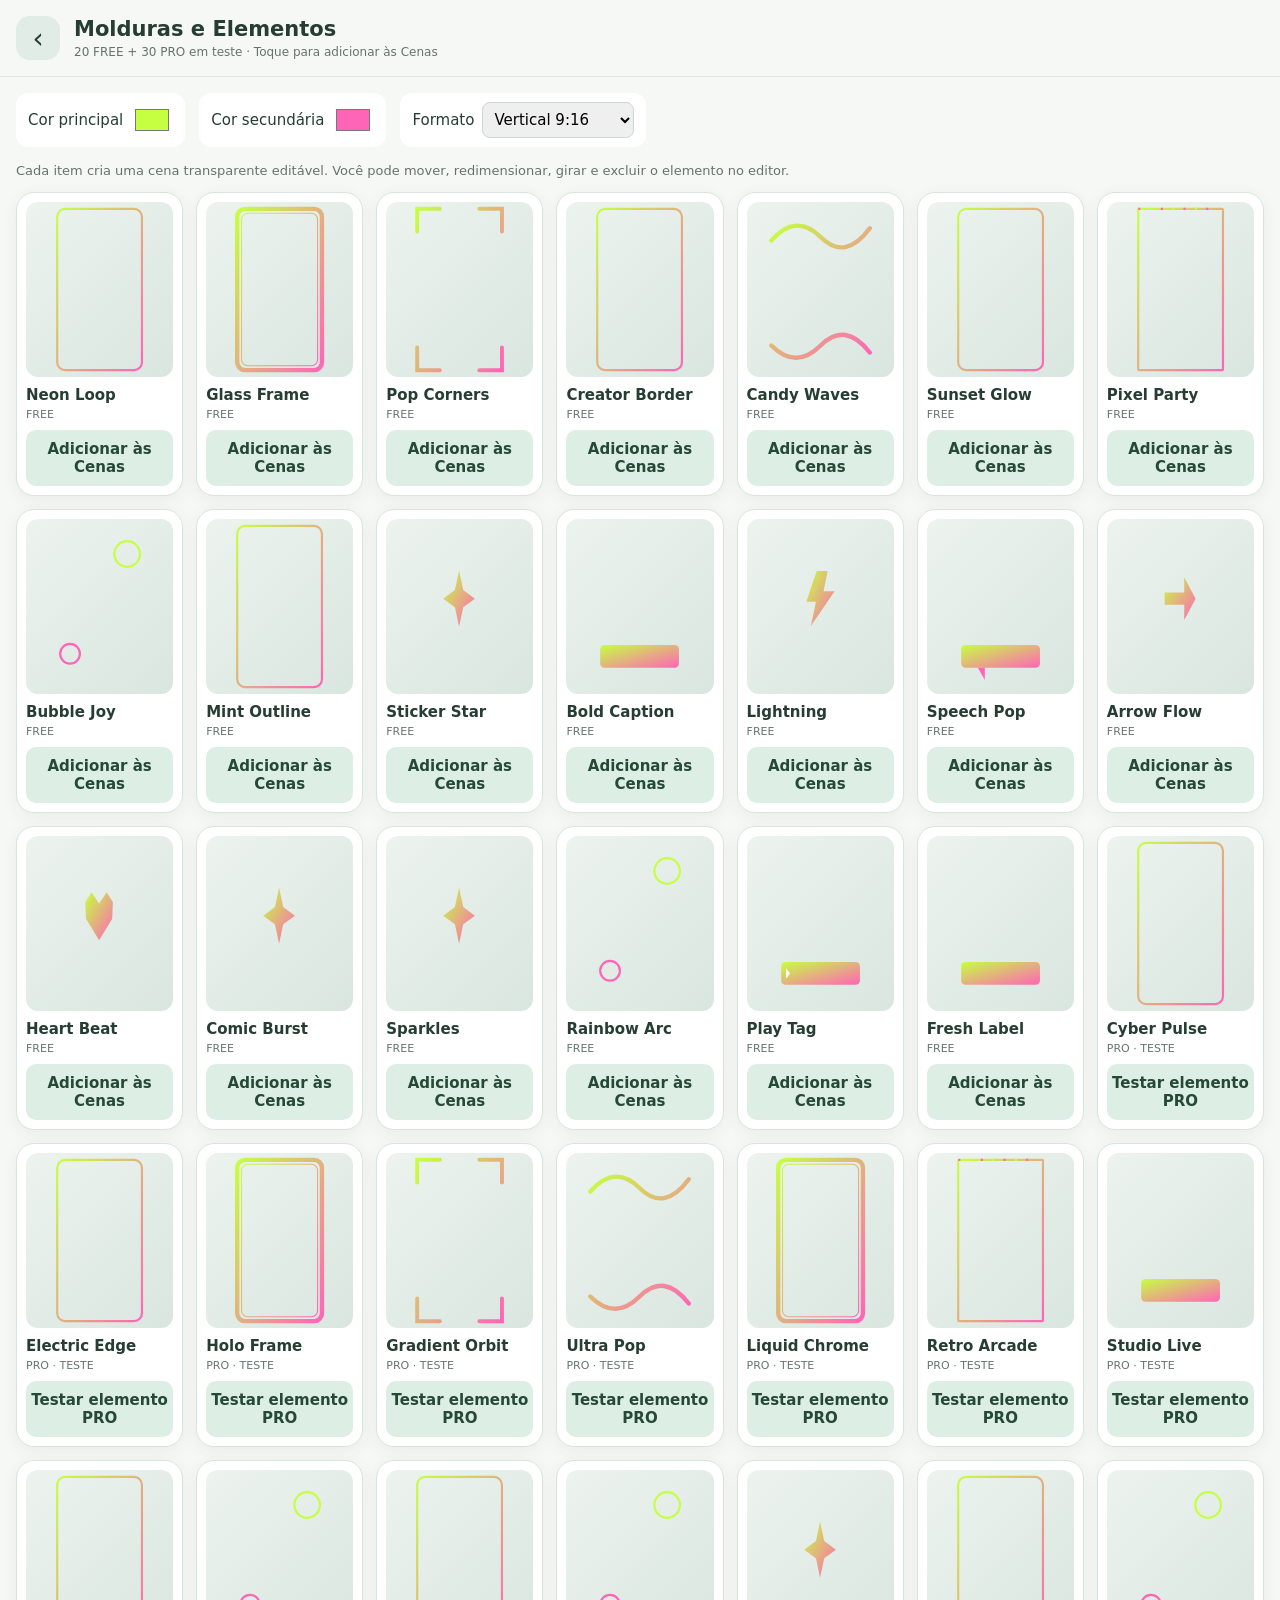
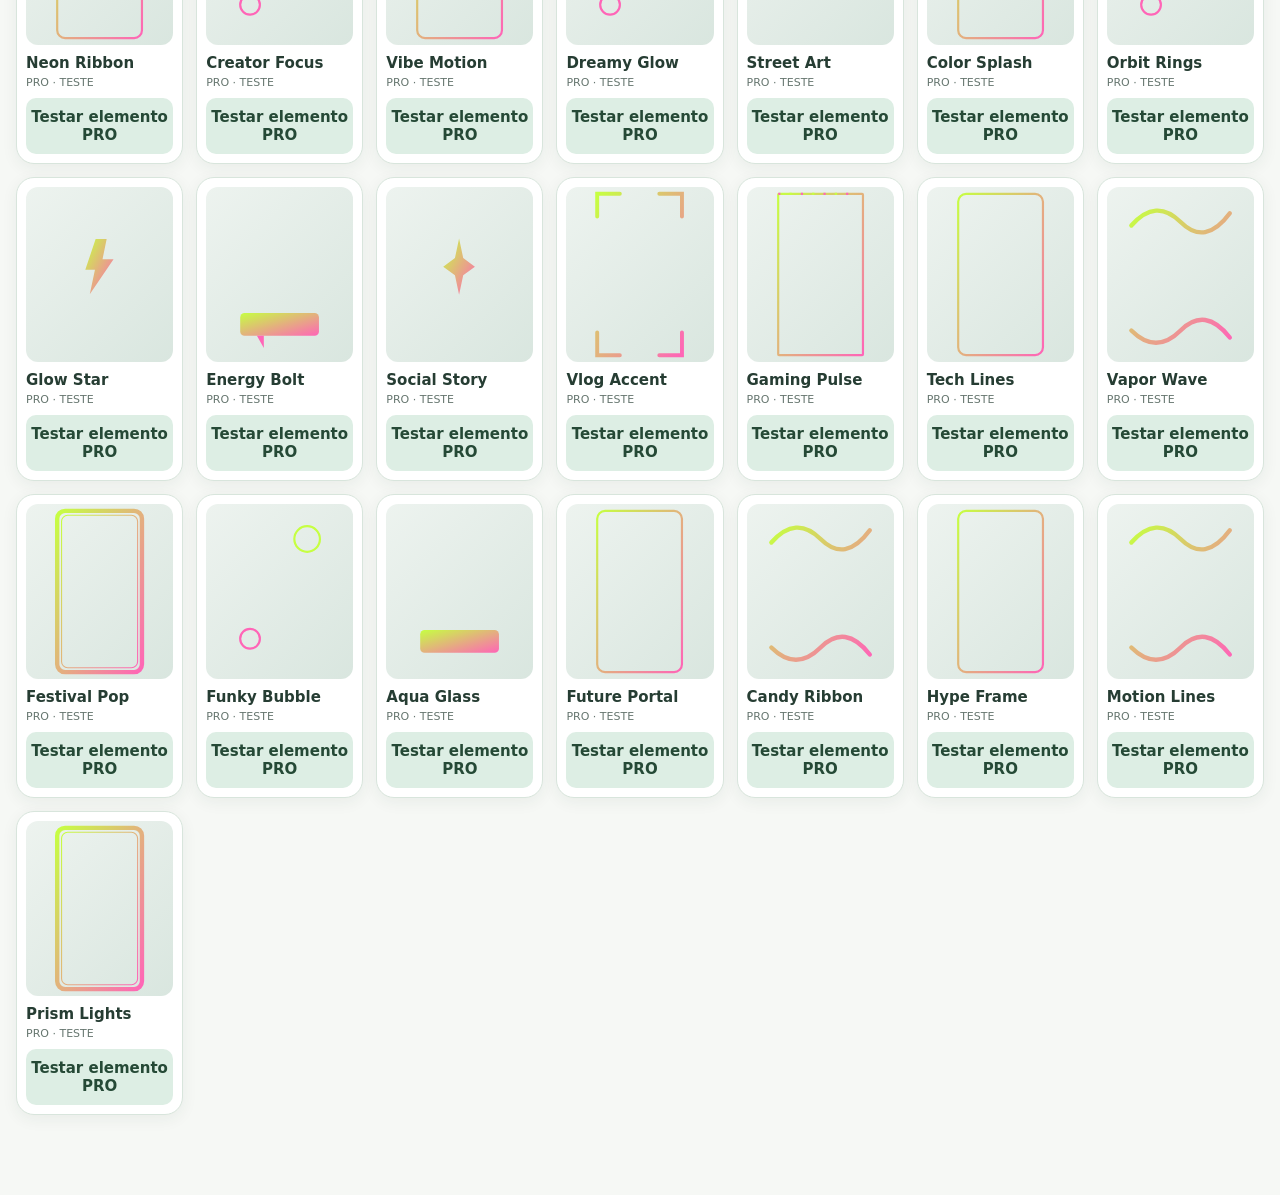
==== frames.html @ 45161693 "Add files via upload" ====
<!doctype html><html lang="pt-BR"><head><meta charset="utf-8"><meta name="viewport" content="width=device-width,initial-scale=1,viewport-fit=cover"><title>Molduras e Elementos — Lousa Cam</title><link rel="stylesheet" href="frames.css"></head><body><header><button id="back" aria-label="Voltar">‹</button><div><h1>Molduras e Elementos</h1><p>20 FREE + 30 PRO em teste · Toque para adicionar às Cenas</p></div></header><section class="controls"><label>Cor principal <input type="color" id="primary" value="#c6ff42"></label><label>Cor secundária <input type="color" id="secondary" value="#ff65b7"></label><label>Formato <select id="ratio"><option value="9:16">Vertical 9:16</option><option value="16:9">Horizontal 16:9</option></select></label></section><p class="note">Cada item cria uma cena transparente editável. Você pode mover, redimensionar, girar e excluir o elemento no editor.</p><main id="catalog"></main><p id="status" role="status"></p><script src="scenes-storage.js"></script><script src="frames.js"></script></body></html>
---- frames.css ----
*{box-sizing:border-box}body{margin:0;background:#f6f8f5;color:#263d33;font:15px system-ui,-apple-system,sans-serif}header{position:sticky;top:0;z-index:5;background:#f6f8f5ed;backdrop-filter:blur(15px);display:flex;gap:14px;align-items:center;padding:16px max(16px,env(safe-area-inset-left));border-bottom:1px solid #dce8e0}h1{font-size:21px;margin:0}header p{margin:4px 0 0;color:#64746d;font-size:12px}button,select,input{font:inherit}#back{border:0;background:#e0ece5;border-radius:14px;font-size:28px;width:44px;height:44px;color:inherit}.controls{display:flex;flex-wrap:wrap;gap:14px;padding:16px}.controls label{display:flex;align-items:center;gap:8px;background:white;border-radius:12px;padding:9px 12px}.controls input{width:42px;height:32px;border:0;background:none}.controls select{border:1px solid #cbd8d1;border-radius:8px;padding:7px}.note{margin:0 16px 14px;color:#64746d;font-size:13px}main{display:grid;grid-template-columns:repeat(auto-fill,minmax(160px,1fr));gap:13px;padding:0 16px 30px}.card{border:1px solid #d8e5dc;background:white;border-radius:18px;padding:9px;box-shadow:0 4px 16px #253c3110}.preview{height:175px;border-radius:12px;overflow:hidden;background:linear-gradient(135deg,#edf3ef,#d9e6df);display:grid;place-items:center}.preview svg{height:100%;max-width:100%}.name{font-weight:700;margin:9px 0 4px}.tier{font-size:11px;color:#66766f}.card button{margin-top:9px;width:100%;border:0;border-radius:10px;padding:10px 5px;background:#ddeee4;color:#254936;font-weight:700;cursor:pointer}.card button:disabled{opacity:.6}#status{padding:0 16px 20px;color:#355849}
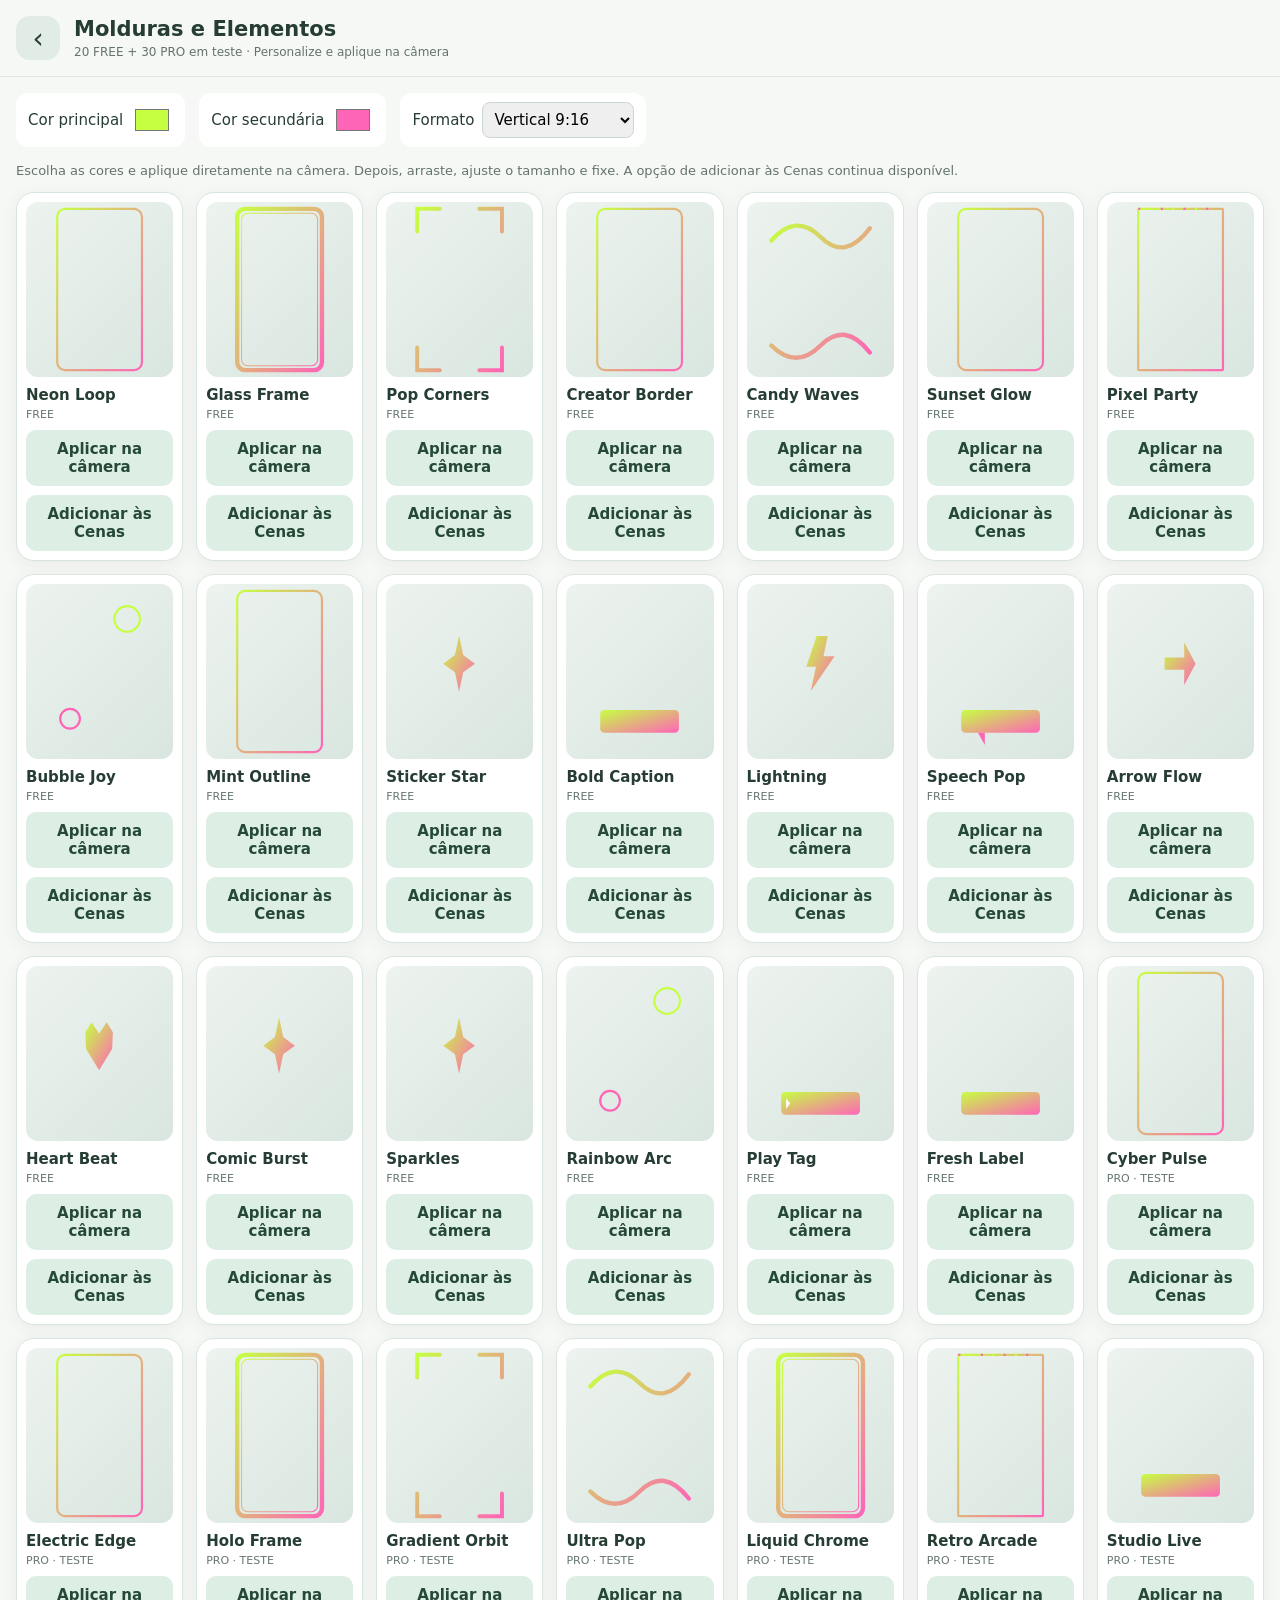
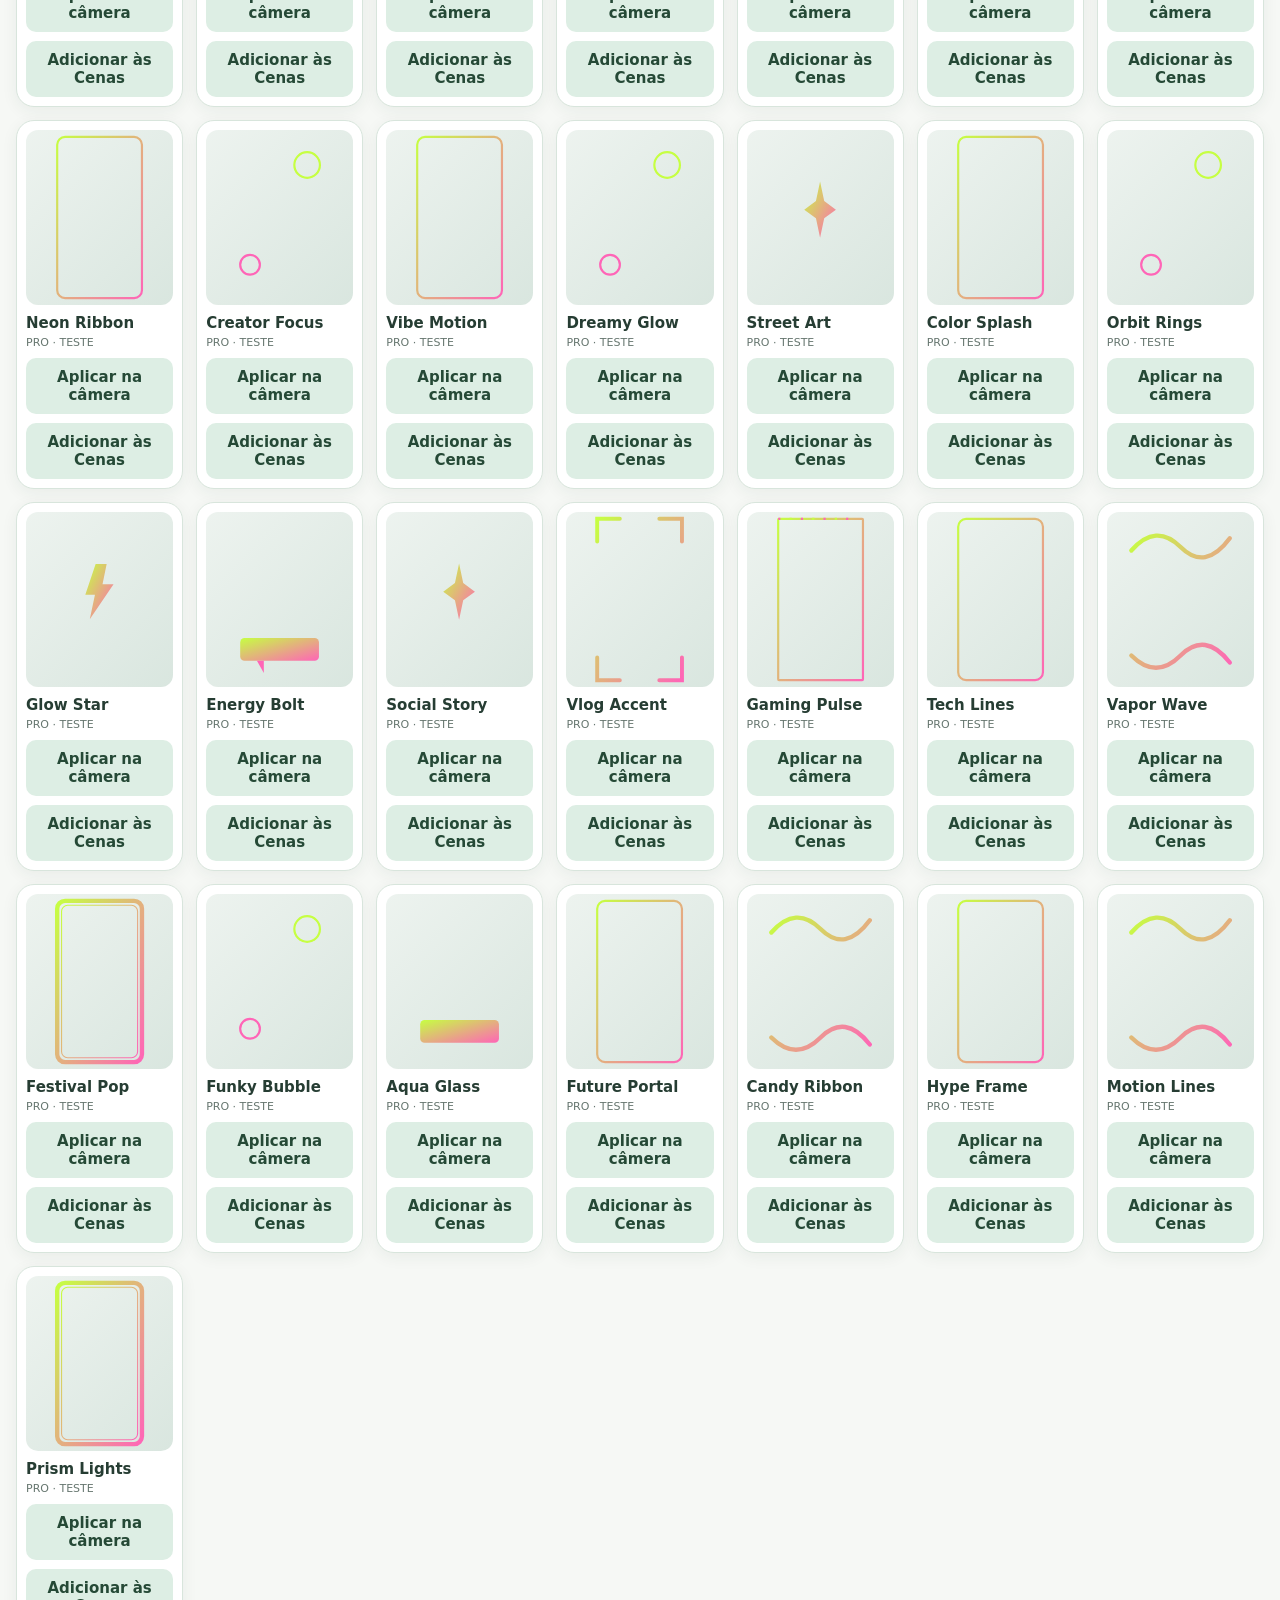
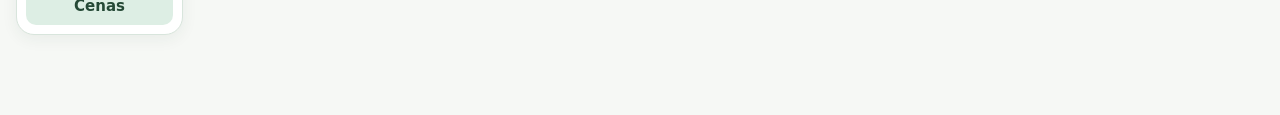
==== commit f1905f3a: "Add files via upload" ====
--- a/frames.html
+++ b/frames.html
@@ -1 +1 @@
-<!doctype html><html lang="pt-BR"><head><meta charset="utf-8"><meta name="viewport" content="width=device-width,initial-scale=1,viewport-fit=cover"><title>Molduras e Elementos — Lousa Cam</title><link rel="stylesheet" href="frames.css"></head><body><header><button id="back" aria-label="Voltar">‹</button><div><h1>Molduras e Elementos</h1><p>20 FREE + 30 PRO em teste · Toque para adicionar às Cenas</p></div></header><section class="controls"><label>Cor principal <input type="color" id="primary" value="#c6ff42"></label><label>Cor secundária <input type="color" id="secondary" value="#ff65b7"></label><label>Formato <select id="ratio"><option value="9:16">Vertical 9:16</option><option value="16:9">Horizontal 16:9</option></select></label></section><p class="note">Cada item cria uma cena transparente editável. Você pode mover, redimensionar, girar e excluir o elemento no editor.</p><main id="catalog"></main><p id="status" role="status"></p><script src="scenes-storage.js"></script><script src="frames.js"></script></body></html>+<!doctype html><html lang="pt-BR"><head><meta charset="utf-8"><meta name="viewport" content="width=device-width,initial-scale=1,viewport-fit=cover"><title>Molduras e Elementos — Lousa Cam</title><link rel="stylesheet" href="frames.css"></head><body><header><button id="back" aria-label="Voltar">‹</button><div><h1>Molduras e Elementos</h1><p>20 FREE + 30 PRO em teste · Personalize e aplique na câmera</p></div></header><section class="controls"><label>Cor principal <input type="color" id="primary" value="#c6ff42"></label><label>Cor secundária <input type="color" id="secondary" value="#ff65b7"></label><label>Formato <select id="ratio"><option value="9:16">Vertical 9:16</option><option value="16:9">Horizontal 16:9</option></select></label></section><p class="note">Escolha as cores e aplique diretamente na câmera. Depois, arraste, ajuste o tamanho e fixe. A opção de adicionar às Cenas continua disponível.</p><main id="catalog"></main><p id="status" role="status"></p><script src="scenes-storage.js"></script><script src="frames.js"></script></body></html>
